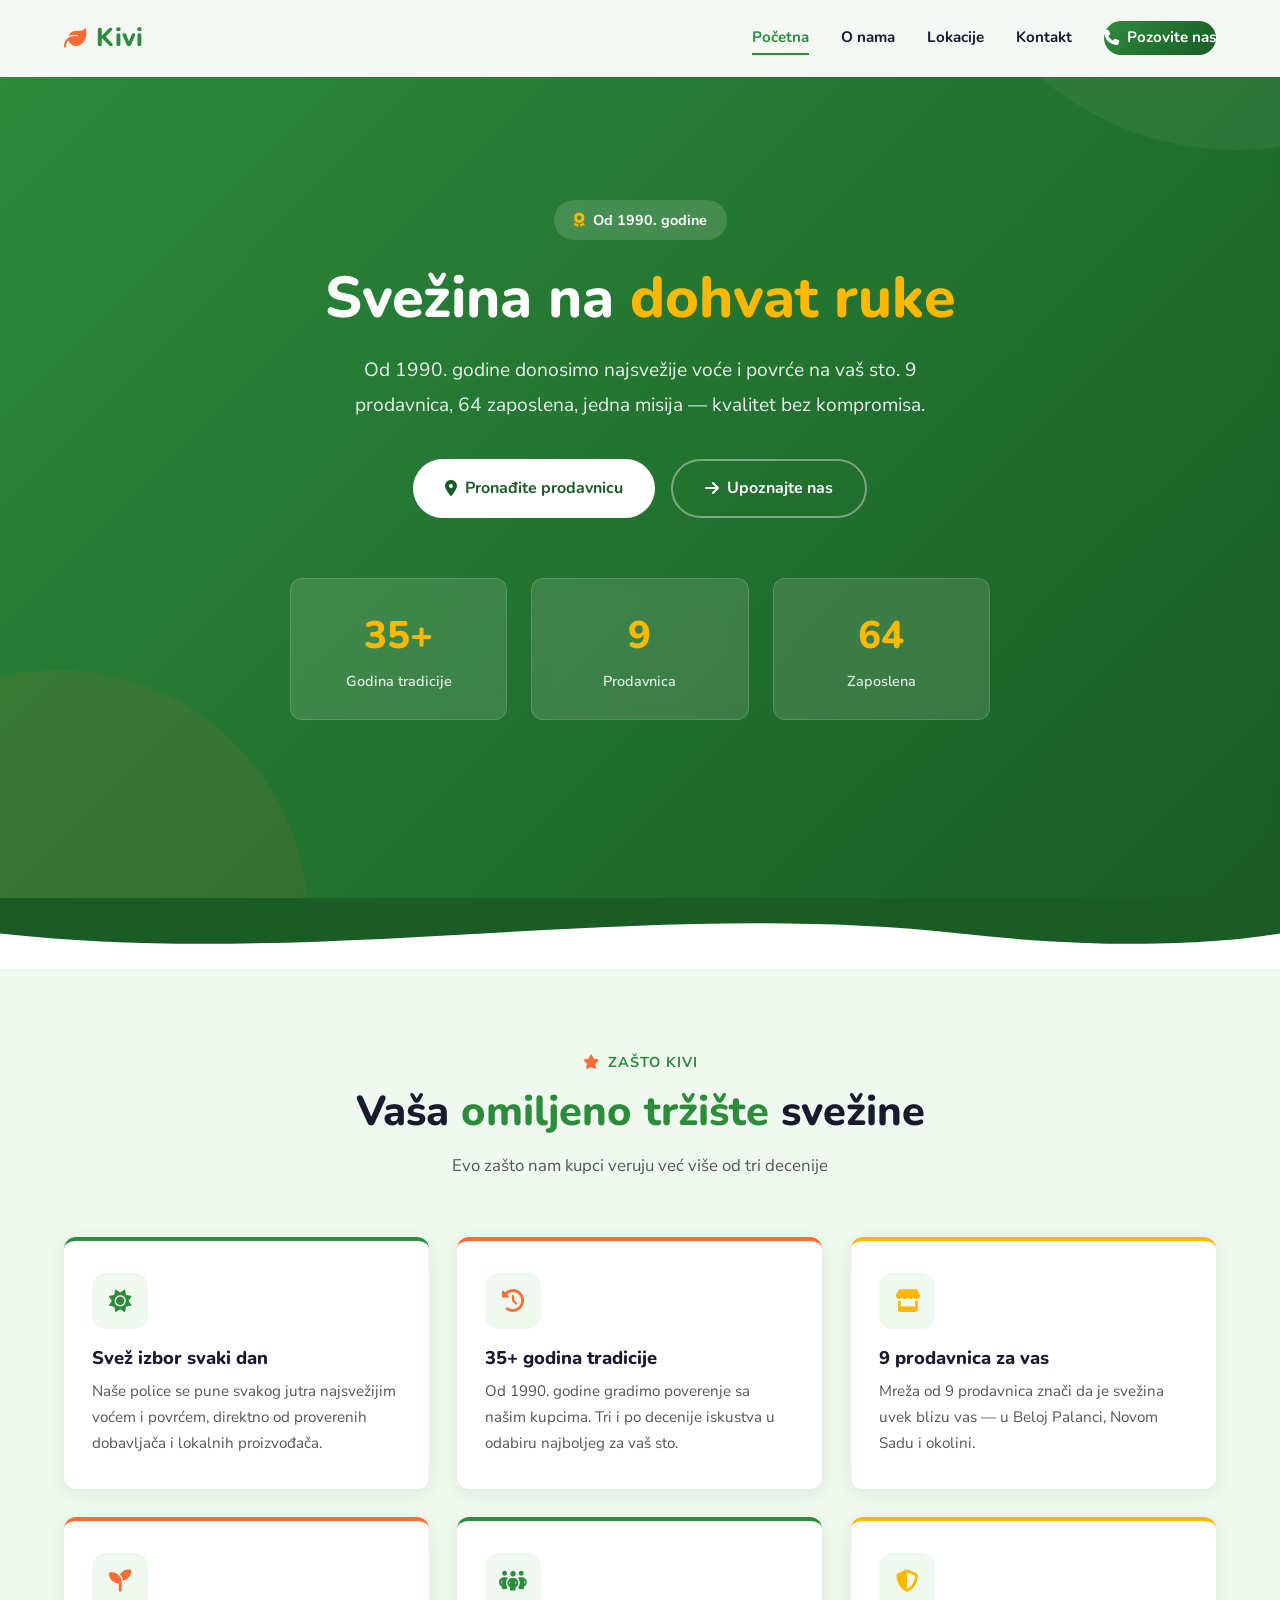
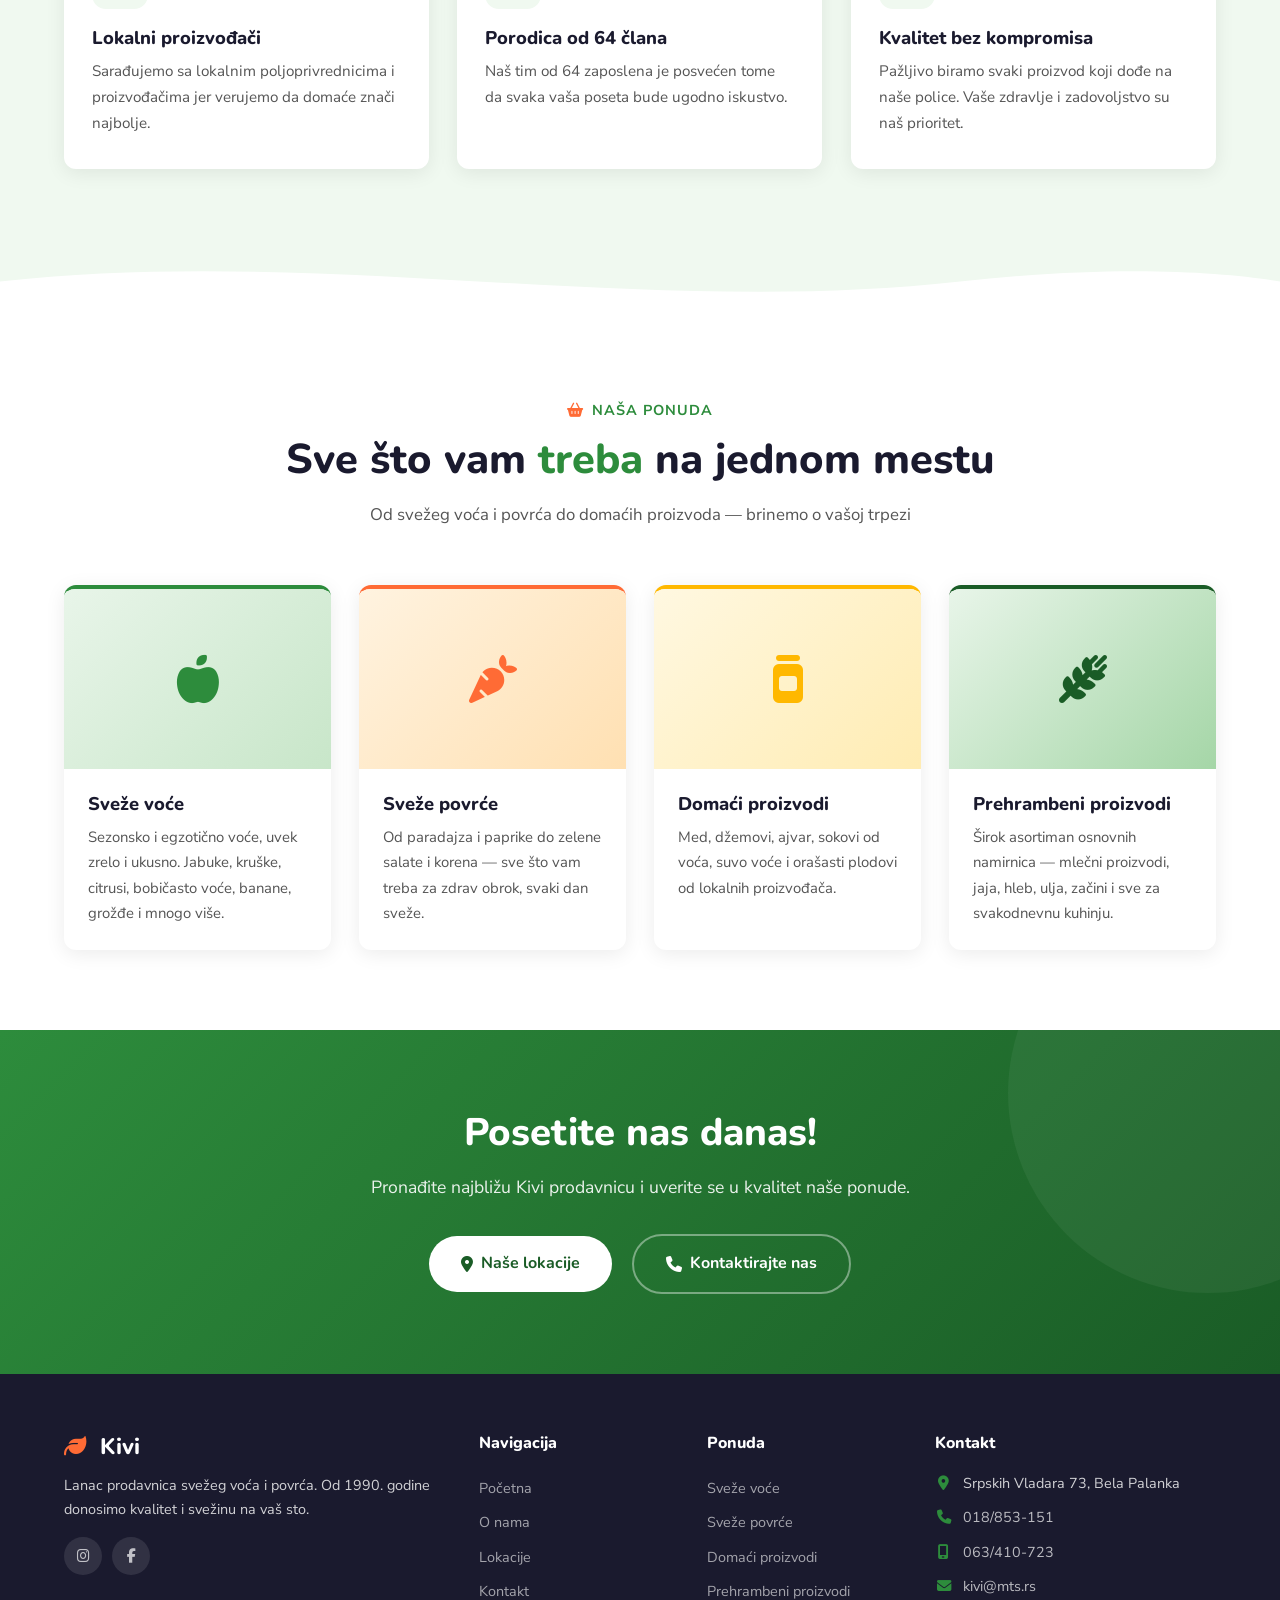
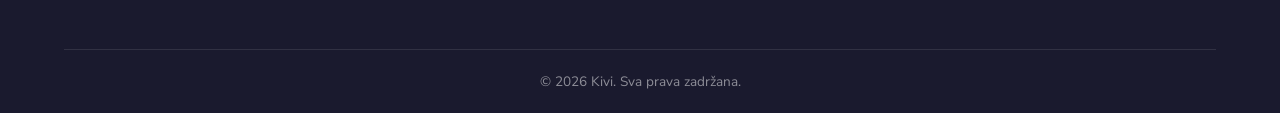
==== index.html @ ba3eba96 "Initial commit: Kivi Bela Palanka website Multi-page portfolio redesign with index, kontakt, lokacij" ====
<!DOCTYPE html>
<html lang="sr">
<head>
  <meta charset="UTF-8">
  <meta name="viewport" content="width=device-width, initial-scale=1.0">
  <title>Početna - Kivi | Sveže voće i povrće</title>
  <meta name="description" content="Kivi - lanac prodavnica svežeg voća i povrća. Od 1990. godine, 9 lokacija, 64 zaposlena. Kvalitetna hrana za vaš sto.">
  <meta name="keywords" content="Kivi, voće, povrće, Bela Palanka, Novi Sad, sveže voće, market, piljara">

  <!-- OG Tags -->
  <meta property="og:title" content="Kivi - Sveže voće i povrće od 1990.">
  <meta property="og:description" content="Lanac od 9 prodavnica svežeg voća i povrća. 35+ godina tradicije, 64 zaposlena. Kvalitet bez kompromisa.">
  <meta property="og:type" content="website">
  <meta property="og:url" content="https://kivi.rs/">
  <meta property="og:image" content="https://kivi.rs/images/og-image.jpg">
  <link rel="canonical" href="https://kivi.rs/">

  <!-- Google Fonts: T5 - Nunito + Nunito Sans -->
  <link rel="preconnect" href="https://fonts.googleapis.com">
  <link rel="preconnect" href="https://fonts.gstatic.com" crossorigin>
  <link href="https://fonts.googleapis.com/css2?family=Nunito:wght@400;600;700;800&family=Nunito+Sans:wght@300;400;600;700&display=swap" rel="stylesheet">

  <!-- Font Awesome 6 -->
  <link rel="stylesheet" href="https://cdnjs.cloudflare.com/ajax/libs/font-awesome/6.5.1/css/all.min.css">

  <link rel="stylesheet" href="style.css">

  <!-- Schema.org -->
  <script type="application/ld+json">
  {
    "@context": "https://schema.org",
    "@type": "GroceryStore",
    "name": "Kivi",
    "description": "Lanac prodavnica svežeg voća i povrća. Od 1990. godine u Beloj Palanci.",
    "url": "https://kivi.rs",
    "telephone": "+381018853151",
    "email": "kivi@mts.rs",
    "address": {
      "@type": "PostalAddress",
      "streetAddress": "Srpskih Vladara 73",
      "addressLocality": "Bela Palanka",
      "postalCode": "18310",
      "addressCountry": "RS"
    },
    "foundingDate": "1990",
    "numberOfEmployees": "64",
    "sameAs": [
      "https://www.instagram.com/kivi_piljare",
      "https://www.facebook.com/kivibp"
    ]
  }
  </script>
</head>
<body>

  <!-- Preloader -->
  <div class="preloader">
    <div class="preloader__spinner"></div>
  </div>

  <!-- Header -->
  <nav class="navbar">
    <div class="container">
      <a href="index.html" class="nav-logo">
        <i class="fa-solid fa-leaf"></i> Kivi
      </a>
      <div class="nav-links">
        <a href="index.html" class="active">Početna</a>
        <a href="onama.html">O nama</a>
        <a href="lokacije.html">Lokacije</a>
        <a href="kontakt.html">Kontakt</a>
        <a href="kontakt.html" class="nav-cta"><i class="fa-solid fa-phone"></i> Pozovite nas</a>
      </div>
      <button class="hamburger" aria-label="Meni">
        <span></span>
        <span></span>
        <span></span>
      </button>
    </div>
  </nav>

  <!-- Mobile Overlay -->
  <div class="mobile-overlay"></div>

  <!-- Mobile Nav -->
  <div class="mobile-nav">
    <a href="index.html" class="active"><i class="fa-solid fa-house"></i> Početna</a>
    <a href="onama.html"><i class="fa-solid fa-users"></i> O nama</a>
    <a href="lokacije.html"><i class="fa-solid fa-location-dot"></i> Lokacije</a>
    <a href="kontakt.html"><i class="fa-solid fa-envelope"></i> Kontakt</a>
    <a href="tel:+381018853151" class="mobile-nav__cta"><i class="fa-solid fa-phone"></i> Pozovite nas</a>
    <div class="mobile-nav__social">
      <a href="https://www.instagram.com/kivi_piljare" target="_blank" rel="noopener" aria-label="Instagram"><i class="fa-brands fa-instagram"></i></a>
      <a href="https://www.facebook.com/kivibp" target="_blank" rel="noopener" aria-label="Facebook"><i class="fa-brands fa-facebook-f"></i></a>
    </div>
  </div>

  <!-- Hero H5: Stats Cards -->
  <section class="hero">
    <div class="container">
      <div class="hero-content">
        <div class="hero-badge">
          <i class="fa-solid fa-award"></i> Od 1990. godine
        </div>
        <h1>Svežina na <span class="accent">dohvat ruke</span></h1>
        <p>Od 1990. godine donosimo najsvežije voće i povrće na vaš sto. 9 prodavnica, 64 zaposlena, jedna misija — kvalitet bez kompromisa.</p>
        <div class="hero-actions">
          <a href="lokacije.html" class="btn btn-primary"><i class="fa-solid fa-location-dot"></i> Pronađite prodavnicu</a>
          <a href="onama.html" class="btn btn-outline"><i class="fa-solid fa-arrow-right"></i> Upoznajte nas</a>
        </div>
        <div class="hero-stats">
          <div class="hero-stat">
            <span class="hero-stat__number" data-count="35" data-suffix="+">0</span>
            <span class="hero-stat__label">Godina tradicije</span>
          </div>
          <div class="hero-stat">
            <span class="hero-stat__number" data-count="9" data-suffix="">0</span>
            <span class="hero-stat__label">Prodavnica</span>
          </div>
          <div class="hero-stat">
            <span class="hero-stat__number" data-count="64" data-suffix="">0</span>
            <span class="hero-stat__label">Zaposlena</span>
          </div>
        </div>
      </div>
    </div>
  </section>

  <!-- Wave Separator -->
  <div class="wave-separator wave-separator--green">
    <svg viewBox="0 0 1440 80" preserveAspectRatio="none" xmlns="http://www.w3.org/2000/svg">
      <path d="M0,40 C360,80 720,0 1080,40 C1260,60 1380,50 1440,40 L1440,0 L0,0 Z" fill="#1A5C26"/>
    </svg>
  </div>

  <!-- Advantages Section -->
  <section class="section section--light">
    <div class="container">
      <div class="section-header fade-up">
        <div class="section-header__tag"><i class="fa-solid fa-star"></i> Zašto Kivi</div>
        <h2>Vaša <span class="accent">omiljeno tržište</span> svežine</h2>
        <p>Evo zašto nam kupci veruju već više od tri decenije</p>
      </div>
      <div class="advantages-grid">
        <div class="advantage-card tilt-card fade-up stagger-1">
          <div class="advantage-card__icon"><i class="fa-solid fa-sun"></i></div>
          <h3>Svež izbor svaki dan</h3>
          <p>Naše police se pune svakog jutra najsvežijim voćem i povrćem, direktno od proverenih dobavljača i lokalnih proizvođača.</p>
        </div>
        <div class="advantage-card tilt-card fade-up stagger-2">
          <div class="advantage-card__icon"><i class="fa-solid fa-clock-rotate-left"></i></div>
          <h3>35+ godina tradicije</h3>
          <p>Od 1990. godine gradimo poverenje sa našim kupcima. Tri i po decenije iskustva u odabiru najboljeg za vaš sto.</p>
        </div>
        <div class="advantage-card tilt-card fade-up stagger-3">
          <div class="advantage-card__icon"><i class="fa-solid fa-store"></i></div>
          <h3>9 prodavnica za vas</h3>
          <p>Mreža od 9 prodavnica znači da je svežina uvek blizu vas — u Beloj Palanci, Novom Sadu i okolini.</p>
        </div>
        <div class="advantage-card tilt-card fade-up stagger-4">
          <div class="advantage-card__icon"><i class="fa-solid fa-seedling"></i></div>
          <h3>Lokalni proizvođači</h3>
          <p>Sarađujemo sa lokalnim poljoprivrednicima i proizvođačima jer verujemo da domaće znači najbolje.</p>
        </div>
        <div class="advantage-card tilt-card fade-up stagger-5">
          <div class="advantage-card__icon"><i class="fa-solid fa-people-group"></i></div>
          <h3>Porodica od 64 člana</h3>
          <p>Naš tim od 64 zaposlena je posvećen tome da svaka vaša poseta bude ugodno iskustvo.</p>
        </div>
        <div class="advantage-card tilt-card fade-up stagger-6">
          <div class="advantage-card__icon"><i class="fa-solid fa-shield-halved"></i></div>
          <h3>Kvalitet bez kompromisa</h3>
          <p>Pažljivo biramo svaki proizvod koji dođe na naše police. Vaše zdravlje i zadovoljstvo su naš prioritet.</p>
        </div>
      </div>
    </div>
  </section>

  <!-- Wave Separator -->
  <div class="wave-separator wave-separator--light">
    <svg viewBox="0 0 1440 80" preserveAspectRatio="none" xmlns="http://www.w3.org/2000/svg">
      <path d="M0,40 C360,0 720,80 1080,40 C1260,20 1380,30 1440,40 L1440,0 L0,0 Z" fill="#F0F9F0"/>
    </svg>
  </div>

  <!-- Offer Section -->
  <section class="section section--white">
    <div class="container">
      <div class="section-header fade-up">
        <div class="section-header__tag"><i class="fa-solid fa-basket-shopping"></i> Naša ponuda</div>
        <h2>Sve što vam <span class="accent">treba</span> na jednom mestu</h2>
        <p>Od svežeg voća i povrća do domaćih proizvoda — brinemo o vašoj trpezi</p>
      </div>
      <div class="offer-grid">
        <div class="offer-card tilt-card fade-up stagger-1">
          <div class="offer-card__image">
            <i class="fa-solid fa-apple-whole"></i>
          </div>
          <div class="offer-card__body">
            <h3>Sveže voće</h3>
            <p>Sezonsko i egzotično voće, uvek zrelo i ukusno. Jabuke, kruške, citrusi, bobičasto voće, banane, grožđe i mnogo više.</p>
          </div>
        </div>
        <div class="offer-card tilt-card fade-up stagger-2">
          <div class="offer-card__image">
            <i class="fa-solid fa-carrot"></i>
          </div>
          <div class="offer-card__body">
            <h3>Sveže povrće</h3>
            <p>Od paradajza i paprike do zelene salate i korena — sve što vam treba za zdrav obrok, svaki dan sveže.</p>
          </div>
        </div>
        <div class="offer-card tilt-card fade-up stagger-3">
          <div class="offer-card__image">
            <i class="fa-solid fa-jar"></i>
          </div>
          <div class="offer-card__body">
            <h3>Domaći proizvodi</h3>
            <p>Med, džemovi, ajvar, sokovi od voća, suvo voće i orašasti plodovi od lokalnih proizvođača.</p>
          </div>
        </div>
        <div class="offer-card tilt-card fade-up stagger-4">
          <div class="offer-card__image">
            <i class="fa-solid fa-wheat-awn"></i>
          </div>
          <div class="offer-card__body">
            <h3>Prehrambeni proizvodi</h3>
            <p>Širok asortiman osnovnih namirnica — mlečni proizvodi, jaja, hleb, ulja, začini i sve za svakodnevnu kuhinju.</p>
          </div>
        </div>
      </div>
    </div>
  </section>

  <!-- CTA Section -->
  <section class="cta-section">
    <div class="container">
      <h2 class="fade-up">Posetite nas danas!</h2>
      <p class="fade-up">Pronađite najbližu Kivi prodavnicu i uverite se u kvalitet naše ponude.</p>
      <div class="fade-up">
        <a href="lokacije.html" class="btn btn-primary"><i class="fa-solid fa-location-dot"></i> Naše lokacije</a>
        <a href="kontakt.html" class="btn btn-outline"><i class="fa-solid fa-phone"></i> Kontaktirajte nas</a>
      </div>
    </div>
  </section>

  <!-- Footer -->
  <footer class="footer">
    <div class="container">
      <div class="footer__inner">
        <div class="footer__brand">
          <h3><i class="fa-solid fa-leaf"></i> Kivi</h3>
          <p>Lanac prodavnica svežeg voća i povrća. Od 1990. godine donosimo kvalitet i svežinu na vaš sto.</p>
          <div class="footer__social">
            <a href="https://www.instagram.com/kivi_piljare" target="_blank" rel="noopener" aria-label="Instagram"><i class="fa-brands fa-instagram"></i></a>
            <a href="https://www.facebook.com/kivibp" target="_blank" rel="noopener" aria-label="Facebook"><i class="fa-brands fa-facebook-f"></i></a>
          </div>
        </div>
        <div>
          <h4>Navigacija</h4>
          <div class="footer__links">
            <a href="index.html">Početna</a>
            <a href="onama.html">O nama</a>
            <a href="lokacije.html">Lokacije</a>
            <a href="kontakt.html">Kontakt</a>
          </div>
        </div>
        <div>
          <h4>Ponuda</h4>
          <div class="footer__links">
            <a href="index.html">Sveže voće</a>
            <a href="index.html">Sveže povrće</a>
            <a href="index.html">Domaći proizvodi</a>
            <a href="index.html">Prehrambeni proizvodi</a>
          </div>
        </div>
        <div class="footer__contact">
          <h4>Kontakt</h4>
          <p><i class="fa-solid fa-location-dot"></i> Srpskih Vladara 73, Bela Palanka</p>
          <p><i class="fa-solid fa-phone"></i> <a href="tel:+381018853151">018/853-151</a></p>
          <p><i class="fa-solid fa-mobile-screen"></i> <a href="tel:+381063410723">063/410-723</a></p>
          <p><i class="fa-solid fa-envelope"></i> <a href="mailto:kivi@mts.rs">kivi@mts.rs</a></p>
        </div>
      </div>
      <div class="footer__bottom">
        <p>&copy; <span class="current-year"></span> Kivi. Sva prava zadržana.</p>
      </div>
    </div>
  </footer>

  <!-- Back to Top -->
  <button class="back-to-top" aria-label="Nazad na vrh">
    <i class="fa-solid fa-chevron-up"></i>
  </button>

  <script src="script.js"></script>
</body>
</html>
---- style.css ----
/* Kivi - Premium Website | Profile E: Vibrant & Dynamic */
/* T5: Nunito + Nunito Sans | K2: Border Accent | S2: SVG Wave */

/* ===== CSS Custom Properties ===== */
:root {
  --primary: #2D8C3C;
  --primary-dark: #1A5C26;
  --accent: #FF6B35;
  --accent2: #FFB800;
  --bg: #FFFFFF;
  --bg-light: #F0F9F0;
  --text: #1A1A2E;
  --text-light: #555;
  --text-muted: #777;
  --white: #FFFFFF;
  --shadow: 0 4px 20px rgba(0,0,0,0.08);
  --shadow-hover: 0 8px 32px rgba(0,0,0,0.14);
  --radius: 12px;
  --transition: 0.3s ease;
  --gradient: linear-gradient(135deg, #2D8C3C, #1A5C26);
  --gradient-accent: linear-gradient(135deg, #FF6B35, #FFB800);
}

/* ===== Reset & Base ===== */
*, *::before, *::after { box-sizing: border-box; margin: 0; padding: 0; }

html {
  scroll-behavior: smooth;
  overflow-x: hidden;
}

body {
  font-family: 'Nunito Sans', sans-serif;
  color: var(--text);
  background: var(--bg);
  line-height: 1.7;
  overflow-x: hidden;
}

h1, h2, h3, h4, h5, h6 {
  font-family: 'Nunito', sans-serif;
  font-weight: 800;
  line-height: 1.2;
}

a { text-decoration: none; color: inherit; transition: color var(--transition); }
img { max-width: 100%; height: auto; display: block; }
ul { list-style: none; }

.container {
  width: 90%;
  max-width: 1200px;
  margin: 0 auto;
}

/* ===== Preloader ===== */
.preloader {
  position: fixed;
  inset: 0;
  background: var(--white);
  display: flex;
  align-items: center;
  justify-content: center;
  z-index: 9999;
  transition: opacity 0.6s ease, visibility 0.6s ease;
  animation: preloaderForceHide 0.6s ease 1.5s forwards;
}

.preloader.loaded {
  opacity: 0;
  visibility: hidden;
  pointer-events: none;
  animation: none;
}

@keyframes preloaderForceHide {
  to { opacity: 0; visibility: hidden; pointer-events: none; }
}

.preloader__spinner {
  width: 48px;
  height: 48px;
  border: 4px solid var(--bg-light);
  border-top: 4px solid var(--primary);
  border-radius: 50%;
  animation: spin 0.8s linear infinite;
}

@keyframes spin { to { transform: rotate(360deg); } }

/* ===== Header / Navbar ===== */
.navbar {
  position: fixed;
  top: 0;
  left: 0;
  width: 100%;
  z-index: 1000;
  padding: 16px 0;
  background: rgba(255,255,255,0.95);
  backdrop-filter: blur(10px);
  transition: all var(--transition);
  border-bottom: 1px solid transparent;
}

.navbar.scrolled {
  padding: 10px 0;
  border-bottom: 1px solid rgba(0,0,0,0.08);
  box-shadow: 0 2px 20px rgba(0,0,0,0.06);
}

.navbar .container {
  display: flex;
  align-items: center;
  justify-content: space-between;
}

.nav-logo {
  display: flex;
  align-items: center;
  gap: 10px;
  font-family: 'Nunito', sans-serif;
  font-weight: 800;
  font-size: 1.6rem;
  color: var(--primary);
  z-index: 1001;
}

.nav-logo i {
  font-size: 1.4rem;
  color: var(--accent);
}

.nav-links {
  display: flex;
  align-items: center;
  gap: 32px;
}

.nav-links a {
  font-family: 'Nunito', sans-serif;
  font-weight: 700;
  font-size: 0.95rem;
  color: var(--text);
  position: relative;
  padding: 4px 0;
}

.nav-links a::after {
  content: '';
  position: absolute;
  bottom: 0;
  left: 0;
  width: 0;
  height: 2px;
  background: var(--primary);
  transition: width var(--transition);
}

.nav-links a:hover::after,
.nav-links a.active::after { width: 100%; }

.nav-links a:hover { color: var(--primary); }
.nav-links a.active { color: var(--primary); }

.nav-cta {
  display: inline-flex;
  align-items: center;
  gap: 8px;
  padding: 10px 24px;
  background: var(--gradient);
  color: var(--white) !important;
  border-radius: 50px;
  font-weight: 700;
  font-size: 0.9rem;
  transition: all var(--transition);
}

.nav-cta::after { display: none !important; }

.nav-cta:hover {
  transform: scale(1.05);
  box-shadow: 0 4px 16px rgba(45,140,60,0.4);
  color: var(--white) !important;
}

/* Hamburger */
.hamburger {
  display: none;
  flex-direction: column;
  gap: 5px;
  cursor: pointer;
  z-index: 1001;
  padding: 8px;
  background: none;
  border: none;
}

.hamburger span {
  display: block;
  width: 26px;
  height: 3px;
  background: var(--text);
  border-radius: 3px;
  transition: all var(--transition);
}

.hamburger.active span:nth-child(1) { transform: rotate(45deg) translate(5px, 6px); }
.hamburger.active span:nth-child(2) { opacity: 0; }
.hamburger.active span:nth-child(3) { transform: rotate(-45deg) translate(5px, -6px); }

/* Mobile Overlay */
.mobile-overlay {
  position: fixed;
  inset: 0;
  background: rgba(0,0,0,0.5);
  z-index: 998;
  opacity: 0;
  pointer-events: none;
  transition: opacity var(--transition);
}

.mobile-overlay.active {
  opacity: 1;
  pointer-events: auto;
}

/* Mobile Nav */
.mobile-nav {
  position: fixed;
  top: 0;
  right: -320px;
  width: 300px;
  max-width: 85vw;
  height: 100vh;
  background: var(--white);
  z-index: 999;
  padding: 80px 30px 40px;
  transition: right 0.4s cubic-bezier(0.25, 0.8, 0.25, 1);
  overflow-y: auto;
  box-shadow: -4px 0 20px rgba(0,0,0,0.1);
}

.mobile-nav.active { right: 0; }

.mobile-nav a {
  display: flex;
  align-items: center;
  gap: 14px;
  padding: 14px 0;
  font-family: 'Nunito', sans-serif;
  font-weight: 700;
  font-size: 1.05rem;
  color: var(--text);
  border-bottom: 1px solid rgba(0,0,0,0.06);
  transition: all var(--transition);
}

.mobile-nav a i { color: var(--primary); width: 24px; text-align: center; }
.mobile-nav a:hover { color: var(--primary); padding-left: 8px; }
.mobile-nav a.active { color: var(--primary); }

.mobile-nav__cta {
  display: flex;
  align-items: center;
  justify-content: center;
  gap: 8px;
  margin-top: 24px;
  padding: 14px 24px;
  background: var(--gradient);
  color: var(--white) !important;
  border-radius: 50px;
  font-weight: 700;
  border-bottom: none !important;
}

.mobile-nav__social {
  display: flex;
  gap: 16px;
  margin-top: 24px;
  padding-top: 20px;
  border-top: 1px solid rgba(0,0,0,0.08);
}

.mobile-nav__social a {
  width: 42px;
  height: 42px;
  border-radius: 50%;
  background: var(--bg-light);
  display: flex;
  align-items: center;
  justify-content: center;
  border-bottom: none;
  padding: 0;
  font-size: 1rem;
}

.mobile-nav__social a:hover { background: var(--primary); color: var(--white); }

/* ===== Hero ===== */
.hero {
  position: relative;
  min-height: 100vh;
  display: flex;
  align-items: center;
  background: var(--gradient);
  padding: 120px 0 100px;
  overflow: hidden;
}

.hero::before {
  content: '';
  position: absolute;
  top: -50%;
  right: -20%;
  width: 600px;
  height: 600px;
  border-radius: 50%;
  background: rgba(255,255,255,0.05);
}

.hero::after {
  content: '';
  position: absolute;
  bottom: -30%;
  left: -15%;
  width: 500px;
  height: 500px;
  border-radius: 50%;
  background: rgba(255,107,53,0.08);
}

.hero-content {
  position: relative;
  z-index: 2;
  text-align: center;
  margin: 0 auto;
  max-width: 800px;
}

.hero-badge {
  display: inline-flex;
  align-items: center;
  gap: 8px;
  padding: 8px 20px;
  background: rgba(255,255,255,0.15);
  border-radius: 50px;
  color: var(--white);
  font-weight: 700;
  font-size: 0.9rem;
  margin-bottom: 24px;
  backdrop-filter: blur(4px);
}

.hero-badge i { color: var(--accent2); }

.hero h1 {
  font-size: clamp(2.2rem, 5vw, 3.6rem);
  color: var(--white);
  margin-bottom: 20px;
  margin-left: auto;
  margin-right: auto;
}

.hero h1 .accent { color: var(--accent2); }

.hero p {
  font-size: clamp(1rem, 2vw, 1.2rem);
  color: rgba(255,255,255,0.9);
  max-width: 600px;
  margin: 0 auto 36px;
  line-height: 1.8;
}

.hero-actions {
  display: flex;
  gap: 16px;
  justify-content: center;
  flex-wrap: wrap;
  margin-bottom: 60px;
}

.btn {
  display: inline-flex;
  align-items: center;
  gap: 8px;
  padding: 14px 32px;
  border-radius: 50px;
  font-family: 'Nunito', sans-serif;
  font-weight: 700;
  font-size: 1rem;
  cursor: pointer;
  border: none;
  transition: all var(--transition);
}

.btn-primary {
  background: var(--white);
  color: var(--primary-dark);
}

.btn-primary:hover {
  transform: scale(1.05);
  box-shadow: 0 8px 24px rgba(0,0,0,0.2);
}

.btn-outline {
  background: transparent;
  color: var(--white);
  border: 2px solid rgba(255,255,255,0.4);
}

.btn-outline:hover {
  background: rgba(255,255,255,0.1);
  border-color: var(--white);
}

.btn-accent {
  background: var(--gradient-accent);
  color: var(--white);
}

.btn-accent:hover {
  transform: scale(1.05);
  box-shadow: 0 8px 24px rgba(255,107,53,0.4);
}

.btn-green {
  background: var(--gradient);
  color: var(--white);
}

.btn-green:hover {
  transform: scale(1.05);
  box-shadow: 0 8px 24px rgba(45,140,60,0.4);
}

/* Hero Stats H5 */
.hero-stats {
  display: grid;
  grid-template-columns: repeat(3, 1fr);
  gap: 24px;
  max-width: 700px;
  margin: 0 auto;
}

.hero-stat {
  background: rgba(255,255,255,0.12);
  backdrop-filter: blur(8px);
  border-radius: var(--radius);
  padding: 24px 16px;
  text-align: center;
  border: 1px solid rgba(255,255,255,0.15);
  transition: all var(--transition);
}

.hero-stat:hover {
  background: rgba(255,255,255,0.18);
  transform: translateY(-4px);
}

.hero-stat__number {
  font-family: 'Nunito', sans-serif;
  font-size: 2.4rem;
  font-weight: 800;
  color: var(--accent2);
  display: block;
}

.hero-stat__label {
  color: rgba(255,255,255,0.85);
  font-size: 0.9rem;
  font-weight: 600;
  margin-top: 4px;
}

/* ===== SVG Wave Separator (S2) ===== */
.wave-separator {
  position: relative;
  margin-top: -2px;
}

.wave-separator svg {
  display: block;
  width: 100%;
  height: auto;
}

.wave-separator--green svg { fill: var(--primary); }
.wave-separator--white svg { fill: var(--white); }
.wave-separator--light svg { fill: var(--bg-light); }

/* ===== Section Styles ===== */
.section {
  padding: 80px 0;
}

.section--light { background: var(--bg-light); }
.section--white { background: var(--white); }

.section-header {
  text-align: center;
  margin-bottom: 56px;
}

.section-header__tag {
  display: inline-flex;
  align-items: center;
  gap: 8px;
  color: var(--primary);
  font-weight: 700;
  font-size: 0.9rem;
  text-transform: uppercase;
  letter-spacing: 1px;
  margin-bottom: 12px;
}

.section-header__tag i { color: var(--accent); }

.section-header h2 {
  font-size: clamp(1.8rem, 3.5vw, 2.6rem);
  color: var(--text);
  margin-bottom: 16px;
}

.section-header h2 .accent { color: var(--primary); }

.section-header p {
  max-width: 600px;
  margin: 0 auto;
  color: var(--text-light);
  font-size: 1.05rem;
}

/* ===== Advantages Cards (K2 Border Accent) ===== */
.advantages-grid {
  display: grid;
  grid-template-columns: repeat(auto-fit, minmax(300px, 1fr));
  gap: 28px;
}

.advantage-card {
  background: var(--white);
  border-radius: var(--radius);
  padding: 32px 28px;
  border-top: 4px solid var(--primary);
  box-shadow: var(--shadow);
  transition: all var(--transition);
  transform-style: preserve-3d;
  will-change: transform;
}

.advantage-card:hover {
  box-shadow: var(--shadow-hover);
  transform: translateY(-4px);
}

.advantage-card:nth-child(even) { border-top-color: var(--accent); }
.advantage-card:nth-child(3n) { border-top-color: var(--accent2); }

.advantage-card__icon {
  width: 56px;
  height: 56px;
  border-radius: 14px;
  background: var(--bg-light);
  display: flex;
  align-items: center;
  justify-content: center;
  font-size: 1.4rem;
  color: var(--primary);
  margin-bottom: 18px;
}

.advantage-card:nth-child(even) .advantage-card__icon { color: var(--accent); }
.advantage-card:nth-child(3n) .advantage-card__icon { color: var(--accent2); }

.advantage-card h3 {
  font-size: 1.15rem;
  margin-bottom: 10px;
  color: var(--text);
}

.advantage-card p {
  color: var(--text-light);
  font-size: 0.95rem;
  line-height: 1.7;
}

/* ===== Offer / Products Section ===== */
.offer-grid {
  display: grid;
  grid-template-columns: repeat(auto-fit, minmax(260px, 1fr));
  gap: 28px;
}

.offer-card {
  background: var(--white);
  border-radius: var(--radius);
  overflow: hidden;
  box-shadow: var(--shadow);
  transition: all var(--transition);
  border-top: 4px solid var(--primary);
  transform-style: preserve-3d;
  will-change: transform;
}

.offer-card:hover {
  box-shadow: var(--shadow-hover);
  transform: translateY(-4px);
}

.offer-card:nth-child(2) { border-top-color: var(--accent); }
.offer-card:nth-child(3) { border-top-color: var(--accent2); }
.offer-card:nth-child(4) { border-top-color: var(--primary-dark); }

.offer-card__image {
  height: 180px;
  display: flex;
  align-items: center;
  justify-content: center;
  font-size: 3rem;
  position: relative;
}

.offer-card:nth-child(1) .offer-card__image {
  background: linear-gradient(135deg, #e8f5e9, #c8e6c9);
  color: var(--primary);
}
.offer-card:nth-child(2) .offer-card__image {
  background: linear-gradient(135deg, #fff3e0, #ffe0b2);
  color: var(--accent);
}
.offer-card:nth-child(3) .offer-card__image {
  background: linear-gradient(135deg, #fff8e1, #ffecb3);
  color: var(--accent2);
}
.offer-card:nth-child(4) .offer-card__image {
  background: linear-gradient(135deg, #e8f5e9, #a5d6a7);
  color: var(--primary-dark);
}

.offer-card__body {
  padding: 24px;
}

.offer-card__body h3 {
  font-size: 1.15rem;
  margin-bottom: 10px;
  color: var(--text);
}

.offer-card__body p {
  color: var(--text-light);
  font-size: 0.93rem;
  line-height: 1.7;
}

/* ===== CTA Section ===== */
.cta-section {
  background: var(--gradient);
  padding: 80px 0;
  text-align: center;
  position: relative;
  overflow: hidden;
}

.cta-section::before {
  content: '';
  position: absolute;
  top: -40%;
  right: -10%;
  width: 400px;
  height: 400px;
  border-radius: 50%;
  background: rgba(255,255,255,0.05);
}

.cta-section h2 {
  font-size: clamp(1.6rem, 3.5vw, 2.4rem);
  color: var(--white);
  margin-bottom: 16px;
}

.cta-section p {
  color: rgba(255,255,255,0.9);
  font-size: 1.1rem;
  max-width: 600px;
  margin: 0 auto 32px;
}

.cta-section .btn { margin: 0 8px; }

/* ===== About Page ===== */
.page-hero {
  background: var(--gradient);
  padding: 140px 0 80px;
  text-align: center;
  position: relative;
  overflow: hidden;
}

.page-hero h1 {
  font-size: clamp(2rem, 4vw, 3rem);
  color: var(--white);
  margin-bottom: 12px;
}

.page-hero p {
  color: rgba(255,255,255,0.85);
  font-size: 1.1rem;
  max-width: 500px;
  margin: 0 auto;
}

.breadcrumb {
  display: flex;
  gap: 8px;
  justify-content: center;
  margin-top: 16px;
  font-size: 0.9rem;
  color: rgba(255,255,255,0.6);
}

.breadcrumb a { color: rgba(255,255,255,0.8); }
.breadcrumb a:hover { color: var(--white); }

/* Story / About content */
.story-grid {
  display: grid;
  grid-template-columns: 1fr 1fr;
  gap: 48px;
  align-items: center;
}

.story-image {
  height: 360px;
  border-radius: var(--radius);
  background: linear-gradient(135deg, #e8f5e9, #a5d6a7);
  display: flex;
  align-items: center;
  justify-content: center;
  font-size: 4rem;
  color: var(--primary);
}

.story-content h2 {
  font-size: 1.8rem;
  margin-bottom: 16px;
}

.story-content h2 .accent { color: var(--primary); }

.story-content p {
  color: var(--text-light);
  margin-bottom: 16px;
  font-size: 1.02rem;
}

/* Values */
.values-grid {
  display: grid;
  grid-template-columns: repeat(auto-fit, minmax(240px, 1fr));
  gap: 28px;
}

.value-card {
  text-align: center;
  padding: 36px 24px;
  background: var(--white);
  border-radius: var(--radius);
  box-shadow: var(--shadow);
  border-top: 4px solid var(--primary);
  transition: all var(--transition);
  transform-style: preserve-3d;
  will-change: transform;
}

.value-card:hover {
  transform: translateY(-4px);
  box-shadow: var(--shadow-hover);
}

.value-card:nth-child(2) { border-top-color: var(--accent); }
.value-card:nth-child(3) { border-top-color: var(--accent2); }
.value-card:nth-child(4) { border-top-color: var(--primary-dark); }

.value-card__icon {
  width: 64px;
  height: 64px;
  border-radius: 50%;
  background: var(--bg-light);
  display: flex;
  align-items: center;
  justify-content: center;
  font-size: 1.6rem;
  color: var(--primary);
  margin: 0 auto 18px;
}

.value-card:nth-child(2) .value-card__icon { color: var(--accent); }
.value-card:nth-child(3) .value-card__icon { color: var(--accent2); }

.value-card h3 { font-size: 1.1rem; margin-bottom: 10px; }
.value-card p { color: var(--text-light); font-size: 0.93rem; }

/* Timeline */
.timeline {
  position: relative;
  max-width: 700px;
  margin: 0 auto;
  padding-left: 40px;
}

.timeline::before {
  content: '';
  position: absolute;
  left: 15px;
  top: 0;
  bottom: 0;
  width: 3px;
  background: var(--primary);
  border-radius: 3px;
}

.timeline-item {
  position: relative;
  padding: 0 0 40px 30px;
}

.timeline-item:last-child { padding-bottom: 0; }

.timeline-item::before {
  content: '';
  position: absolute;
  left: -32px;
  top: 4px;
  width: 14px;
  height: 14px;
  border-radius: 50%;
  background: var(--primary);
  border: 3px solid var(--bg-light);
}

.timeline-item__year {
  font-family: 'Nunito', sans-serif;
  font-weight: 800;
  font-size: 1.1rem;
  color: var(--primary);
  margin-bottom: 6px;
}

.timeline-item h3 {
  font-size: 1.05rem;
  margin-bottom: 6px;
}

.timeline-item p {
  color: var(--text-light);
  font-size: 0.93rem;
}

/* ===== Locations Page ===== */
.locations-grid {
  display: grid;
  grid-template-columns: repeat(auto-fit, minmax(340px, 1fr));
  gap: 28px;
}

.location-card {
  background: var(--white);
  border-radius: var(--radius);
  overflow: hidden;
  box-shadow: var(--shadow);
  border-top: 4px solid var(--primary);
  transition: all var(--transition);
  transform-style: preserve-3d;
  will-change: transform;
}

.location-card:hover {
  box-shadow: var(--shadow-hover);
  transform: translateY(-4px);
}

.location-card.featured { border-top-color: var(--accent); }

.location-card__header {
  padding: 24px 24px 0;
  display: flex;
  align-items: center;
  gap: 14px;
}

.location-card__icon {
  width: 48px;
  height: 48px;
  border-radius: 12px;
  background: var(--bg-light);
  display: flex;
  align-items: center;
  justify-content: center;
  font-size: 1.2rem;
  color: var(--primary);
  flex-shrink: 0;
}

.location-card.featured .location-card__icon { background: #FFF3E0; color: var(--accent); }

.location-card__header h3 { font-size: 1.1rem; }

.location-card__badge {
  display: inline-block;
  background: var(--gradient-accent);
  color: var(--white);
  padding: 2px 10px;
  border-radius: 50px;
  font-size: 0.75rem;
  font-weight: 700;
  margin-left: auto;
}

.location-card__body {
  padding: 18px 24px 24px;
}

.location-card__body p {
  display: flex;
  align-items: center;
  gap: 10px;
  color: var(--text-light);
  font-size: 0.93rem;
  margin-bottom: 8px;
}

.location-card__body p:last-child { margin-bottom: 0; }
.location-card__body p i { color: var(--primary); width: 18px; text-align: center; }

/* Map */
.map-container {
  border-radius: var(--radius);
  overflow: hidden;
  box-shadow: var(--shadow);
  margin-top: 48px;
}

.map-container iframe {
  width: 100%;
  height: 400px;
  border: none;
}

/* ===== Contact Page ===== */
.contact-grid {
  display: grid;
  grid-template-columns: 1fr 1fr;
  gap: 48px;
}

.contact-info-card {
  display: flex;
  align-items: flex-start;
  gap: 16px;
  padding: 20px 0;
  border-bottom: 1px solid rgba(0,0,0,0.06);
}

.contact-info-card:last-child { border-bottom: none; }

.contact-info-card__icon {
  width: 48px;
  height: 48px;
  border-radius: 12px;
  background: var(--bg-light);
  display: flex;
  align-items: center;
  justify-content: center;
  font-size: 1.1rem;
  color: var(--primary);
  flex-shrink: 0;
}

.contact-info-card h4 {
  font-size: 0.95rem;
  margin-bottom: 4px;
}

.contact-info-card p,
.contact-info-card a {
  color: var(--text-light);
  font-size: 0.93rem;
}

.contact-info-card a:hover { color: var(--primary); }

/* Contact form */
.contact-form {
  background: var(--white);
  border-radius: var(--radius);
  padding: 36px;
  box-shadow: var(--shadow);
  border-top: 4px solid var(--primary);
}

.contact-form h3 {
  font-size: 1.4rem;
  margin-bottom: 24px;
}

.form-group {
  margin-bottom: 20px;
}

.form-group label {
  display: block;
  font-weight: 700;
  font-size: 0.9rem;
  margin-bottom: 6px;
  color: var(--text);
}

.form-group input,
.form-group textarea,
.form-group select {
  width: 100%;
  padding: 12px 16px;
  border: 2px solid #e0e0e0;
  border-radius: 10px;
  font-family: 'Nunito Sans', sans-serif;
  font-size: 0.95rem;
  color: var(--text);
  transition: border-color var(--transition);
  background: var(--white);
}

.form-group input:focus,
.form-group textarea:focus,
.form-group select:focus {
  outline: none;
  border-color: var(--primary);
}

.form-group textarea { min-height: 120px; resize: vertical; }

.form-group .error-msg {
  display: none;
  color: #e53e3e;
  font-size: 0.82rem;
  margin-top: 4px;
}

.form-group.error input,
.form-group.error textarea { border-color: #e53e3e; }
.form-group.error .error-msg { display: block; }

.form-submit {
  padding: 14px 36px;
  background: var(--gradient);
  color: var(--white);
  border: none;
  border-radius: 50px;
  font-family: 'Nunito', sans-serif;
  font-weight: 700;
  font-size: 1rem;
  cursor: pointer;
  transition: all var(--transition);
  display: inline-flex;
  align-items: center;
  gap: 8px;
}

.form-submit:hover {
  transform: scale(1.05);
  box-shadow: 0 8px 24px rgba(45,140,60,0.4);
}

.form-success {
  display: none;
  padding: 16px;
  background: #e8f5e9;
  border-radius: 10px;
  color: var(--primary-dark);
  font-weight: 700;
  text-align: center;
  margin-top: 16px;
}

.form-success.show { display: block; }

/* Social links in contact */
.contact-social {
  display: flex;
  gap: 12px;
  margin-top: 24px;
}

.contact-social a {
  width: 44px;
  height: 44px;
  border-radius: 50%;
  background: var(--bg-light);
  display: flex;
  align-items: center;
  justify-content: center;
  font-size: 1.1rem;
  color: var(--primary);
  transition: all var(--transition);
}

.contact-social a:hover {
  background: var(--primary);
  color: var(--white);
  transform: translateY(-3px);
}

/* ===== Footer ===== */
.footer {
  background: var(--text);
  color: rgba(255,255,255,0.8);
  padding: 60px 0 0;
}

.footer__inner {
  display: grid;
  grid-template-columns: 2fr 1fr 1fr 1.5fr;
  gap: 40px;
  padding-bottom: 40px;
  border-bottom: 1px solid rgba(255,255,255,0.1);
}

.footer__brand h3 {
  font-size: 1.4rem;
  color: var(--white);
  margin-bottom: 12px;
}

.footer__brand h3 i { color: var(--accent); margin-right: 8px; }

.footer__brand p {
  font-size: 0.9rem;
  line-height: 1.7;
  margin-bottom: 16px;
}

.footer__social {
  display: flex;
  gap: 10px;
}

.footer__social a {
  width: 38px;
  height: 38px;
  border-radius: 50%;
  background: rgba(255,255,255,0.1);
  display: flex;
  align-items: center;
  justify-content: center;
  font-size: 0.9rem;
  color: rgba(255,255,255,0.7);
  transition: all var(--transition);
}

.footer__social a:hover {
  background: var(--primary);
  color: var(--white);
  transform: translateY(-3px);
}

.footer h4 {
  color: var(--white);
  font-size: 1rem;
  margin-bottom: 18px;
}

.footer__links a {
  display: block;
  padding: 5px 0;
  font-size: 0.9rem;
  color: rgba(255,255,255,0.6);
  transition: all var(--transition);
}

.footer__links a:hover { color: var(--white); padding-left: 4px; }

.footer__contact p {
  display: flex;
  align-items: center;
  gap: 10px;
  font-size: 0.9rem;
  margin-bottom: 10px;
}

.footer__contact p i { color: var(--primary); width: 18px; text-align: center; }
.footer__contact a { color: rgba(255,255,255,0.7); }
.footer__contact a:hover { color: var(--white); }

.footer__bottom {
  padding: 20px 0;
  text-align: center;
  font-size: 0.85rem;
  color: rgba(255,255,255,0.5);
}

/* ===== Back to Top ===== */
.back-to-top {
  position: fixed;
  bottom: 30px;
  right: 30px;
  width: 48px;
  height: 48px;
  border-radius: 50%;
  background: var(--gradient);
  color: var(--white);
  display: flex;
  align-items: center;
  justify-content: center;
  font-size: 1.1rem;
  cursor: pointer;
  opacity: 0;
  pointer-events: none;
  transition: all var(--transition);
  z-index: 900;
  border: none;
  box-shadow: 0 4px 16px rgba(45,140,60,0.3);
}

.back-to-top.visible {
  opacity: 1;
  pointer-events: auto;
}

.back-to-top:hover {
  transform: translateY(-4px) scale(1.1);
  box-shadow: 0 8px 24px rgba(45,140,60,0.5);
}

/* ===== Animations (AN4: Staggered) ===== */
.fade-up {
  transition: opacity 0.6s ease, transform 0.6s ease;
}

.fade-up.visible {
  opacity: 1;
  transform: translateY(0);
}

/* Stagger delays */
.stagger-1 { transition-delay: 0.1s; }
.stagger-2 { transition-delay: 0.2s; }
.stagger-3 { transition-delay: 0.3s; }
.stagger-4 { transition-delay: 0.4s; }
.stagger-5 { transition-delay: 0.5s; }
.stagger-6 { transition-delay: 0.6s; }

/* ===== Responsive ===== */
@media (max-width: 992px) {
  .nav-links { display: none; }
  .hamburger { display: flex; }

  .story-grid { grid-template-columns: 1fr; gap: 32px; }
  .contact-grid { grid-template-columns: 1fr; }

  .footer__inner {
    grid-template-columns: 1fr 1fr;
    gap: 32px;
  }
  .footer__brand { grid-column: 1 / -1; }
}

@media (max-width: 768px) {
  .hero {
    min-height: auto;
    padding: 120px 0 60px;
  }

  .hero-stats {
    grid-template-columns: repeat(3, 1fr);
    gap: 12px;
  }

  .hero-stat { padding: 16px 10px; }

  .hero-stat__number { font-size: 1.6rem; }
  .hero-stat__label { font-size: 0.78rem; }

  .section { padding: 56px 0; }
  .section-header { margin-bottom: 40px; }

  .advantages-grid { grid-template-columns: 1fr; }
  .offer-grid { grid-template-columns: 1fr 1fr; }
  .locations-grid { grid-template-columns: 1fr; }

  .footer__inner {
    grid-template-columns: 1fr 1fr;
    gap: 24px;
  }
  .footer__brand { grid-column: 1 / -1; text-align: center; }
  .footer__social { justify-content: center; }

  .navbar { padding: 10px 0; }
  .navbar.scrolled { padding: 10px 0; }
  .nav-logo { font-size: 1.3rem; }

  .page-hero { padding: 110px 0 56px; }
}

@media (max-width: 480px) {
  .hero h1 { font-size: 1.8rem; }
  .hero p { font-size: 0.95rem; }

  .hero-actions { flex-direction: column; align-items: center; }
  .hero-actions .btn { width: 100%; justify-content: center; }

  .hero-stats { grid-template-columns: repeat(3, 1fr); gap: 8px; }
  .hero-stat { padding: 14px 8px; }
  .hero-stat__number { font-size: 1.4rem; }
  .hero-stat__label { font-size: 0.72rem; }

  .offer-grid { grid-template-columns: 1fr; }

  .section-header h2 { font-size: 1.5rem; }

  .contact-form { padding: 24px 20px; }

  .footer { padding: 40px 0 0; }
  .footer__inner { gap: 20px; }

  /* Hide decorative pseudo-elements on mobile */
  .hero::before,
  .hero::after,
  .cta-section::before { display: none; }

  .back-to-top { bottom: 20px; right: 20px; width: 42px; height: 42px; }
}

/* ===== 3D Tilt Cards ===== */
.tilt-card {
  transition: transform 0.3s ease;
  transform-style: preserve-3d;
  will-change: transform;
}
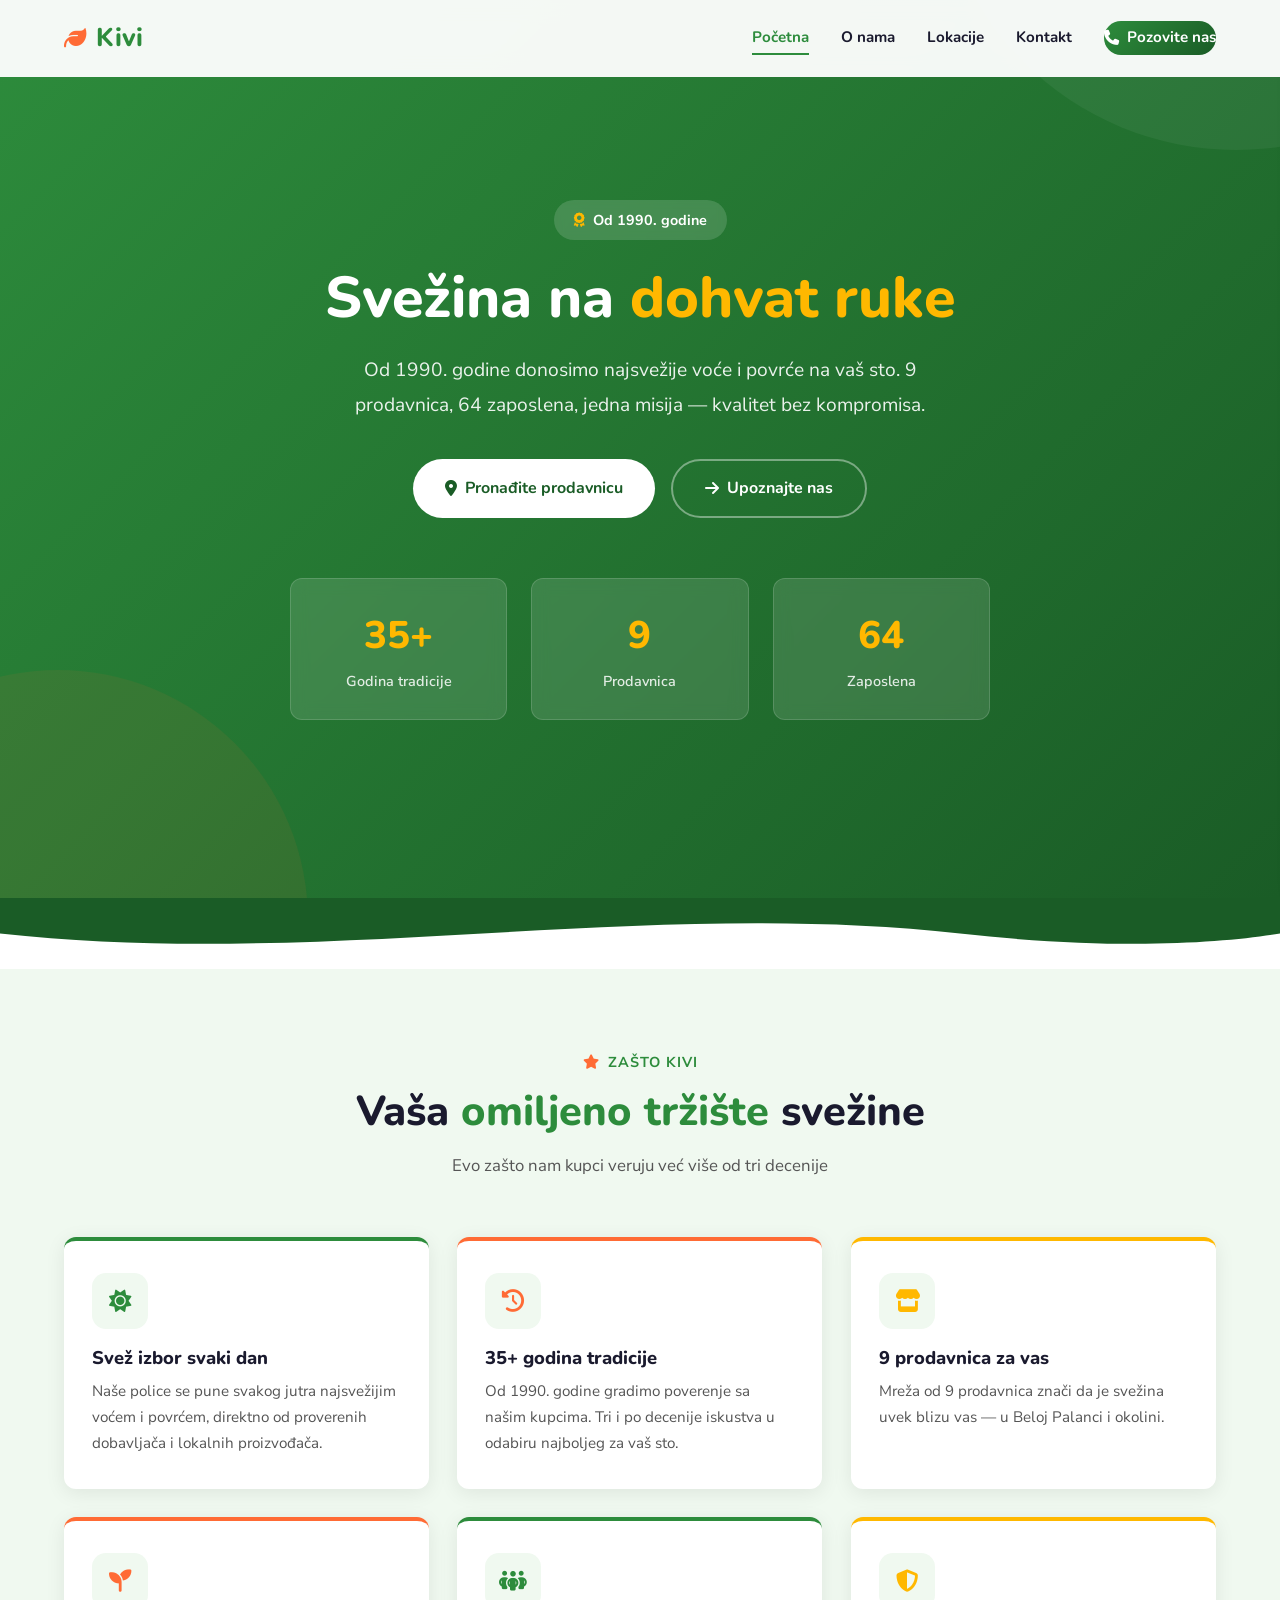
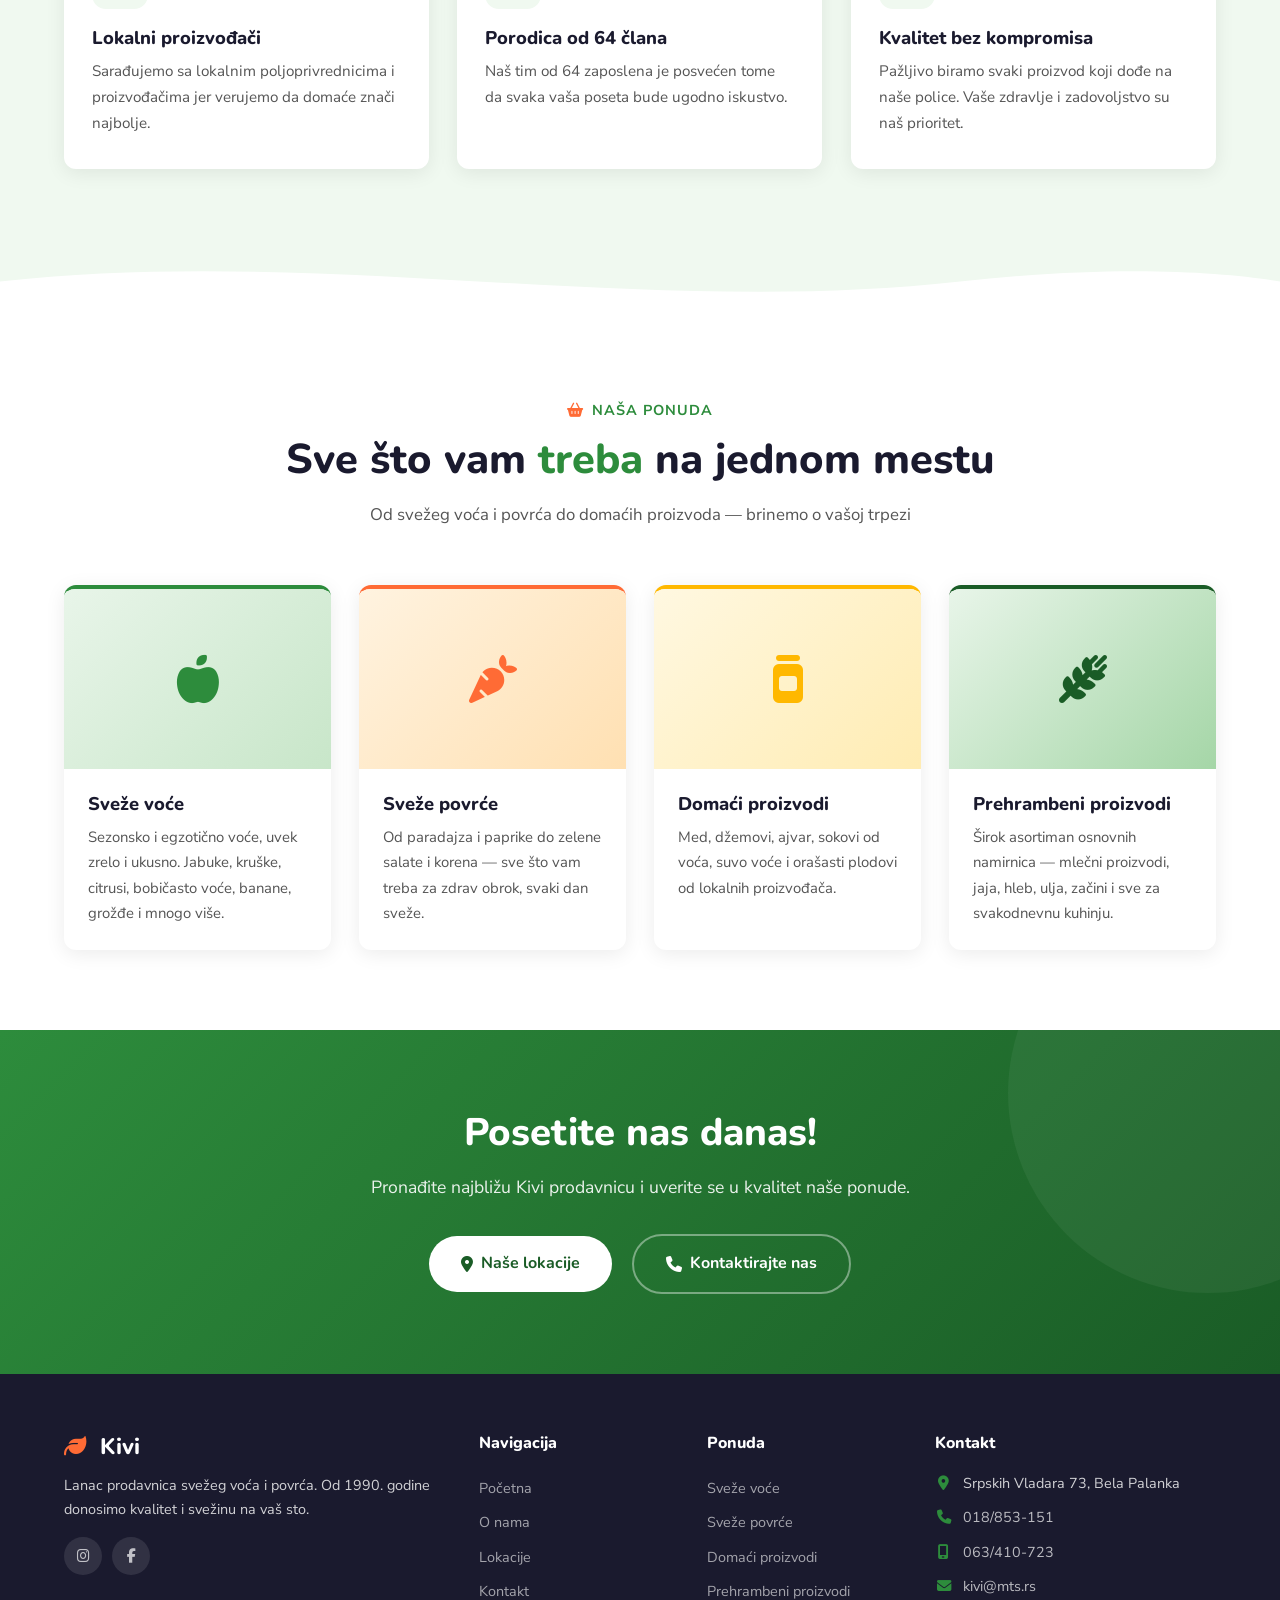
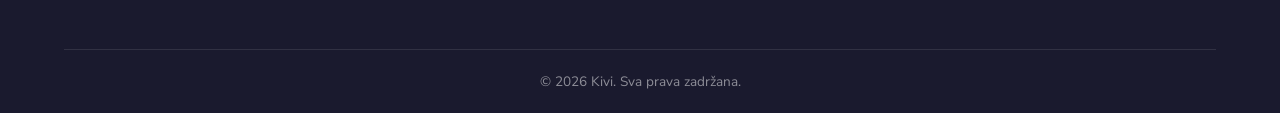
==== commit 0287afae: "Remove Novi Sad references - this is Kivi Bela Palanka only Co-Authored-By: Claude Opus 4.6 <noreply" ====
--- a/index.html
+++ b/index.html
@@ -5,14 +5,25 @@
   <meta name="viewport" content="width=device-width, initial-scale=1.0">
   <title>Početna - Kivi | Sveže voće i povrće</title>
   <meta name="description" content="Kivi - lanac prodavnica svežeg voća i povrća. Od 1990. godine, 9 lokacija, 64 zaposlena. Kvalitetna hrana za vaš sto.">
-  <meta name="keywords" content="Kivi, voće, povrće, Bela Palanka, Novi Sad, sveže voće, market, piljara">
+  <meta name="keywords" content="Kivi, voće, povrće, Bela Palanka, sveže voće, market, piljara">
 
   <!-- OG Tags -->
   <meta property="og:title" content="Kivi - Sveže voće i povrće od 1990.">
   <meta property="og:description" content="Lanac od 9 prodavnica svežeg voća i povrća. 35+ godina tradicije, 64 zaposlena. Kvalitet bez kompromisa.">
   <meta property="og:type" content="website">
   <meta property="og:url" content="https://kivi.rs/">
-  <meta property="og:image" content="https://kivi.rs/images/og-image.jpg">
+  <meta property="og:image" content="https://raw.githubusercontent.com/djordje-stankovic/kivi/main/images/og-image.jpg">
+  <meta property="og:image:width" content="1200">
+  <meta property="og:image:height" content="630">
+  <meta property="og:site_name" content="Kivi">
+  <meta property="og:locale" content="sr_RS">
+
+  <!-- Twitter Card -->
+  <meta name="twitter:card" content="summary_large_image">
+  <meta name="twitter:title" content="Kivi - Sveže voće i povrće od 1990.">
+  <meta name="twitter:description" content="Lanac od 9 prodavnica svežeg voća i povrća. 35+ godina tradicije, 64 zaposlena. Kvalitet bez kompromisa.">
+  <meta name="twitter:image" content="https://raw.githubusercontent.com/djordje-stankovic/kivi/main/images/og-image.jpg">
+
   <link rel="canonical" href="https://kivi.rs/">
 
   <!-- Google Fonts: T5 - Nunito + Nunito Sans -->
@@ -155,7 +166,7 @@
         <div class="advantage-card tilt-card fade-up stagger-3">
           <div class="advantage-card__icon"><i class="fa-solid fa-store"></i></div>
           <h3>9 prodavnica za vas</h3>
-          <p>Mreža od 9 prodavnica znači da je svežina uvek blizu vas — u Beloj Palanci, Novom Sadu i okolini.</p>
+          <p>Mreža od 9 prodavnica znači da je svežina uvek blizu vas — u Beloj Palanci i okolini.</p>
         </div>
         <div class="advantage-card tilt-card fade-up stagger-4">
           <div class="advantage-card__icon"><i class="fa-solid fa-seedling"></i></div>
